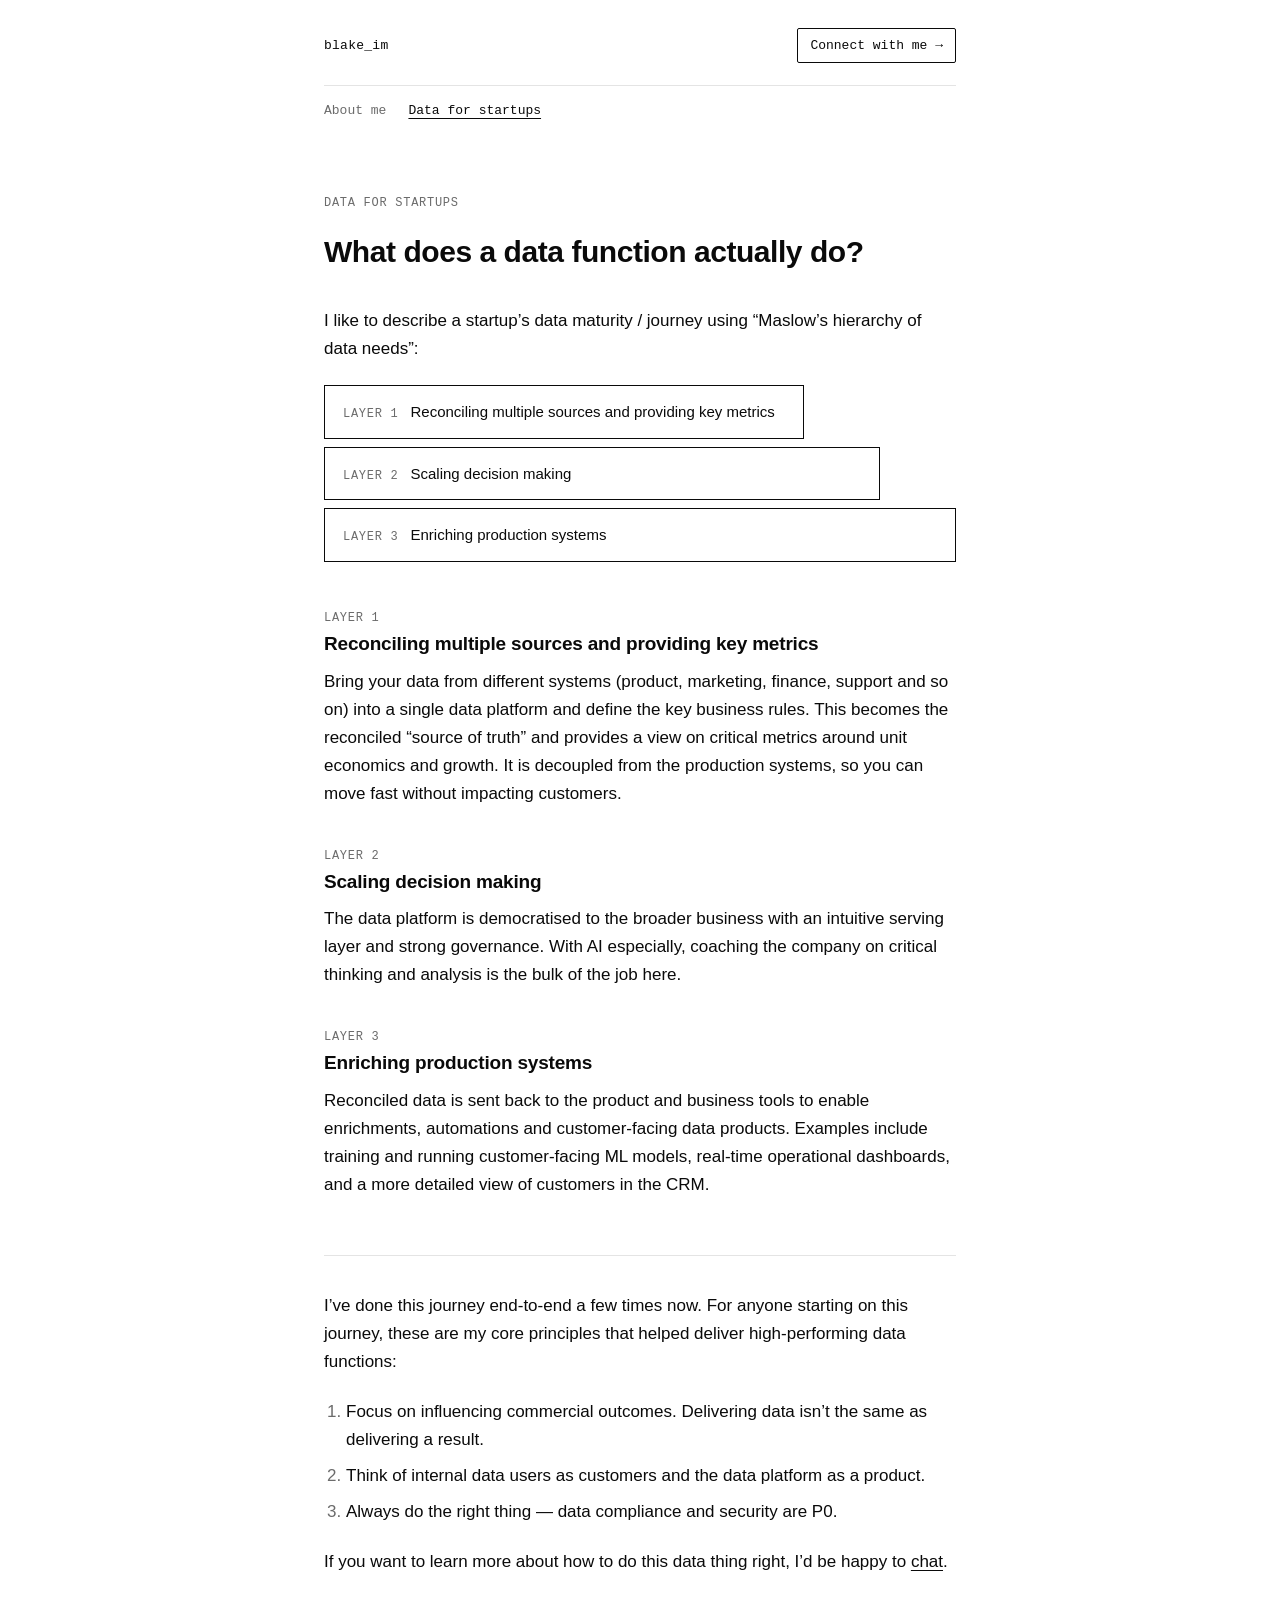
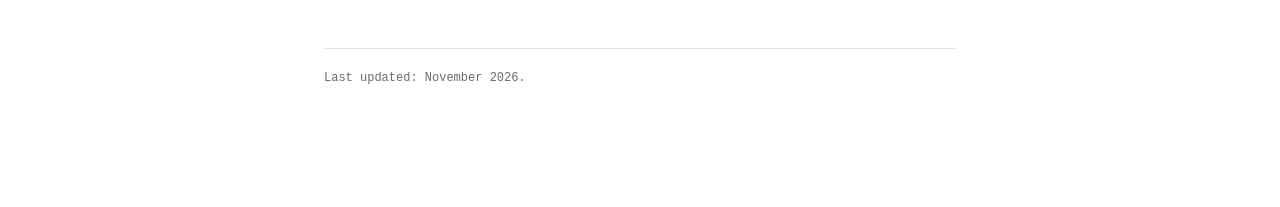
==== startups.html @ 57c79f04 "Add the personal site: two static pages A static personal website with no build step, no dependencie" ====
<!doctype html>
<!--
  Static page, no build step and no scripts.
  The copy lives in <main> below — edit the text, save, refresh.
  Design lives in styles.css, shared with index.html.
-->
<html lang="en">
<head>
<meta charset="utf-8">
<meta name="viewport" content="width=device-width, initial-scale=1">
<title>Data for startups — Blake Im</title>
<meta name="description" content="What a startup data function actually does — the hierarchy of data needs, and the principles behind building one.">
<link rel="icon" href="data:image/svg+xml,<svg xmlns='http://www.w3.org/2000/svg' viewBox='0 0 16 16'><text y='13' font-size='14'>◼</text></svg>">
<link rel="stylesheet" href="styles.css">
</head>
<body>
<div class="page">

  <header>
    <div class="bar">
      <a class="wordmark" href="index.html">blake_im</a>
      <a class="connect" href="https://www.linkedin.com/in/blake-im/" target="_blank" rel="noopener">Connect with me &rarr;</a>
    </div>
    <nav>
      <a href="index.html">About me</a>
      <a href="startups.html" aria-current="page">Data for startups</a>
    </nav>
  </header>

  <main>
    <p class="eyebrow">Data for startups</p>

    <h1>What does a data function actually do?</h1>

    <p>
      I like to describe a startup&rsquo;s data maturity / journey using
      &ldquo;Maslow&rsquo;s hierarchy of data needs&rdquo;:
    </p>

    <figure class="pyramid" role="img"
      aria-label="Three layers, each wider than the last. Layer 1, reconciling multiple sources and providing key metrics. Layer 2, scaling decision making. Layer 3, enriching production systems.">
      <div class="tier tier-1"><span class="tier-n">Layer 1</span> Reconciling multiple sources and providing key metrics</div>
      <div class="tier tier-2"><span class="tier-n">Layer 2</span> Scaling decision making</div>
      <div class="tier tier-3"><span class="tier-n">Layer 3</span> Enriching production systems</div>
    </figure>

    <h2><span class="layer-no">Layer 1</span>Reconciling multiple sources and providing key metrics</h2>
    <p>
      Bring your data from different systems (product, marketing, finance, support
      and so on) into a single data platform and define the key business rules. This
      becomes the reconciled &ldquo;source of truth&rdquo; and provides a view on
      critical metrics around unit economics and growth. It is decoupled from the
      production systems, so you can move fast without impacting customers.
    </p>

    <h2><span class="layer-no">Layer 2</span>Scaling decision making</h2>
    <p>
      The data platform is democratised to the broader business with an intuitive
      serving layer and strong governance. With AI especially, coaching the company
      on critical thinking and analysis is the bulk of the job here.
    </p>

    <h2><span class="layer-no">Layer 3</span>Enriching production systems</h2>
    <p>
      Reconciled data is sent back to the product and business tools to enable
      enrichments, automations and customer-facing data products. Examples include
      training and running customer-facing ML models, real-time operational
      dashboards, and a more detailed view of customers in the CRM.
    </p>

    <hr>

    <p>
      I&rsquo;ve done this journey end-to-end a few times now. For anyone starting on
      this journey, these are my core principles that helped deliver high-performing
      data functions:
    </p>

    <ol>
      <li>Focus on influencing commercial outcomes. Delivering data isn&rsquo;t the same as delivering a result.</li>
      <li>Think of internal data users as customers and the data platform as a product.</li>
      <li>Always do the right thing &mdash; data compliance and security are P0.</li>
    </ol>

    <p>
      If you want to learn more about how to do this data thing right, I&rsquo;d be happy to
      <a href="https://www.linkedin.com/in/blake-im/" target="_blank" rel="noopener">chat</a>.
    </p>

    <footer>Last updated: November 2026.</footer>
  </main>

</div>
</body>
</html>
---- styles.css ----
/*
  Shared by index.html and startups.html.
  Colours are tokens on :root, with the dark-mode set right underneath.
*/

:root {
  --bg: #ffffff;
  --text: #0a0a0a;
  --dim: #6b6b6b;
  --rule: #e4e4e4;
  --sans: -apple-system, BlinkMacSystemFont, "Segoe UI", Inter, Roboto, Helvetica, Arial, sans-serif;
  --mono: ui-monospace, SFMono-Regular, "SF Mono", "Cascadia Mono", Menlo, Consolas, monospace;
}
@media (prefers-color-scheme: dark) {
  :root {
    --bg: #0a0a0a;
    --text: #f4f4f4;
    --dim: #8f8f8f;
    --rule: #242424;
  }
}

* { box-sizing: border-box; }

html { -webkit-text-size-adjust: 100%; }

body {
  margin: 0;
  background: var(--bg);
  color: var(--text);
  font-family: var(--sans);
  font-size: 17px;
  line-height: 1.65;
  -webkit-font-smoothing: antialiased;
}

.page {
  max-width: 680px;
  margin: 0 auto;
  padding: 0 24px 120px;
}

/* ---- header ------------------------------------------------------ */

header { padding: 28px 0 0; }

.bar {
  display: flex;
  align-items: center;
  justify-content: space-between;
  gap: 16px;
}

.wordmark {
  font-family: var(--mono);
  font-size: 13px;
  letter-spacing: 0.02em;
  color: var(--text);
  text-decoration: none;
}

.connect {
  font-family: var(--mono);
  font-size: 13px;
  color: var(--text);
  text-decoration: none;
  border: 1px solid var(--text);
  border-radius: 2px;
  padding: 6px 12px;
  white-space: nowrap;
  transition: background 0.12s ease, color 0.12s ease;
}
.connect:hover,
.connect:focus-visible {
  background: var(--text);
  color: var(--bg);
}

nav {
  display: flex;
  gap: 22px;
  margin-top: 22px;
  padding-top: 14px;
  border-top: 1px solid var(--rule);
}
nav a {
  font-family: var(--mono);
  font-size: 13px;
  color: var(--dim);
  text-decoration: none;
}
nav a:hover { color: var(--text); }
nav a[aria-current="page"] {
  color: var(--text);
  text-decoration: underline;
  text-underline-offset: 4px;
}

/* ---- content ----------------------------------------------------- */

main { padding-top: 72px; }

.eyebrow {
  font-family: var(--mono);
  font-size: 12px;
  letter-spacing: 0.06em;
  text-transform: uppercase;
  color: var(--dim);
  margin: 0 0 18px;
}

h1 {
  font-size: 30px;
  line-height: 1.3;
  font-weight: 600;
  letter-spacing: -0.015em;
  margin: 0 0 36px;
}

h2 {
  font-size: 19px;
  line-height: 1.4;
  font-weight: 600;
  letter-spacing: -0.01em;
  margin: 40px 0 10px;
}

.layer-no {
  display: block;
  font-family: var(--mono);
  font-size: 12px;
  font-weight: 400;
  letter-spacing: 0.06em;
  text-transform: uppercase;
  color: var(--dim);
  margin-bottom: 4px;
}

p { margin: 0 0 22px; }

/* ---- the hierarchy of data needs --------------------------------- */
/* A left-aligned staircase, Layer 1 first: every tier starts at the same
   edge and runs further right as the maturity grows. Rectangles rather
   than trapezoids, so the text stays horizontal and full size on a phone. */

.pyramid {
  margin: 0 0 48px;
  display: flex;
  flex-direction: column;
  align-items: flex-start;
  gap: 8px;
}

.tier {
  display: flex;
  align-items: baseline;
  justify-content: flex-start;
  gap: 12px;
  width: 100%;
  padding: 15px 18px;
  border: 1px solid var(--text);
  font-size: 15px;
  line-height: 1.4;
  text-align: left;
}
.tier-1 { width: 76%; }
.tier-2 { width: 88%; }
.tier-3 { width: 100%; }

.tier-n {
  font-family: var(--mono);
  font-size: 12px;
  letter-spacing: 0.06em;
  text-transform: uppercase;
  color: var(--dim);
  white-space: nowrap;
}

ul, ol {
  margin: 0 0 22px;
  padding-left: 22px;
}
li { margin: 0 0 8px; }
li::marker { color: var(--dim); }

a {
  color: inherit;
  text-decoration: underline;
  text-underline-offset: 3px;
  text-decoration-thickness: 1px;
}
a:hover { text-decoration-thickness: 2px; }

hr {
  border: 0;
  border-top: 1px solid var(--rule);
  margin: 56px 0 36px;
}

footer {
  margin-top: 72px;
  padding-top: 20px;
  border-top: 1px solid var(--rule);
  font-family: var(--mono);
  font-size: 12px;
  color: var(--dim);
}

@media (max-width: 520px) {
  body { font-size: 16px; }
  main { padding-top: 48px; }
  h1 { font-size: 25px; }
  nav { gap: 16px; }
  /* stacking the label over the title, still flush to the left edge */
  .tier { flex-direction: column; align-items: flex-start; gap: 4px; padding: 12px 14px; }
  .tier-1 { width: 86%; }
  .tier-2 { width: 93%; }
}
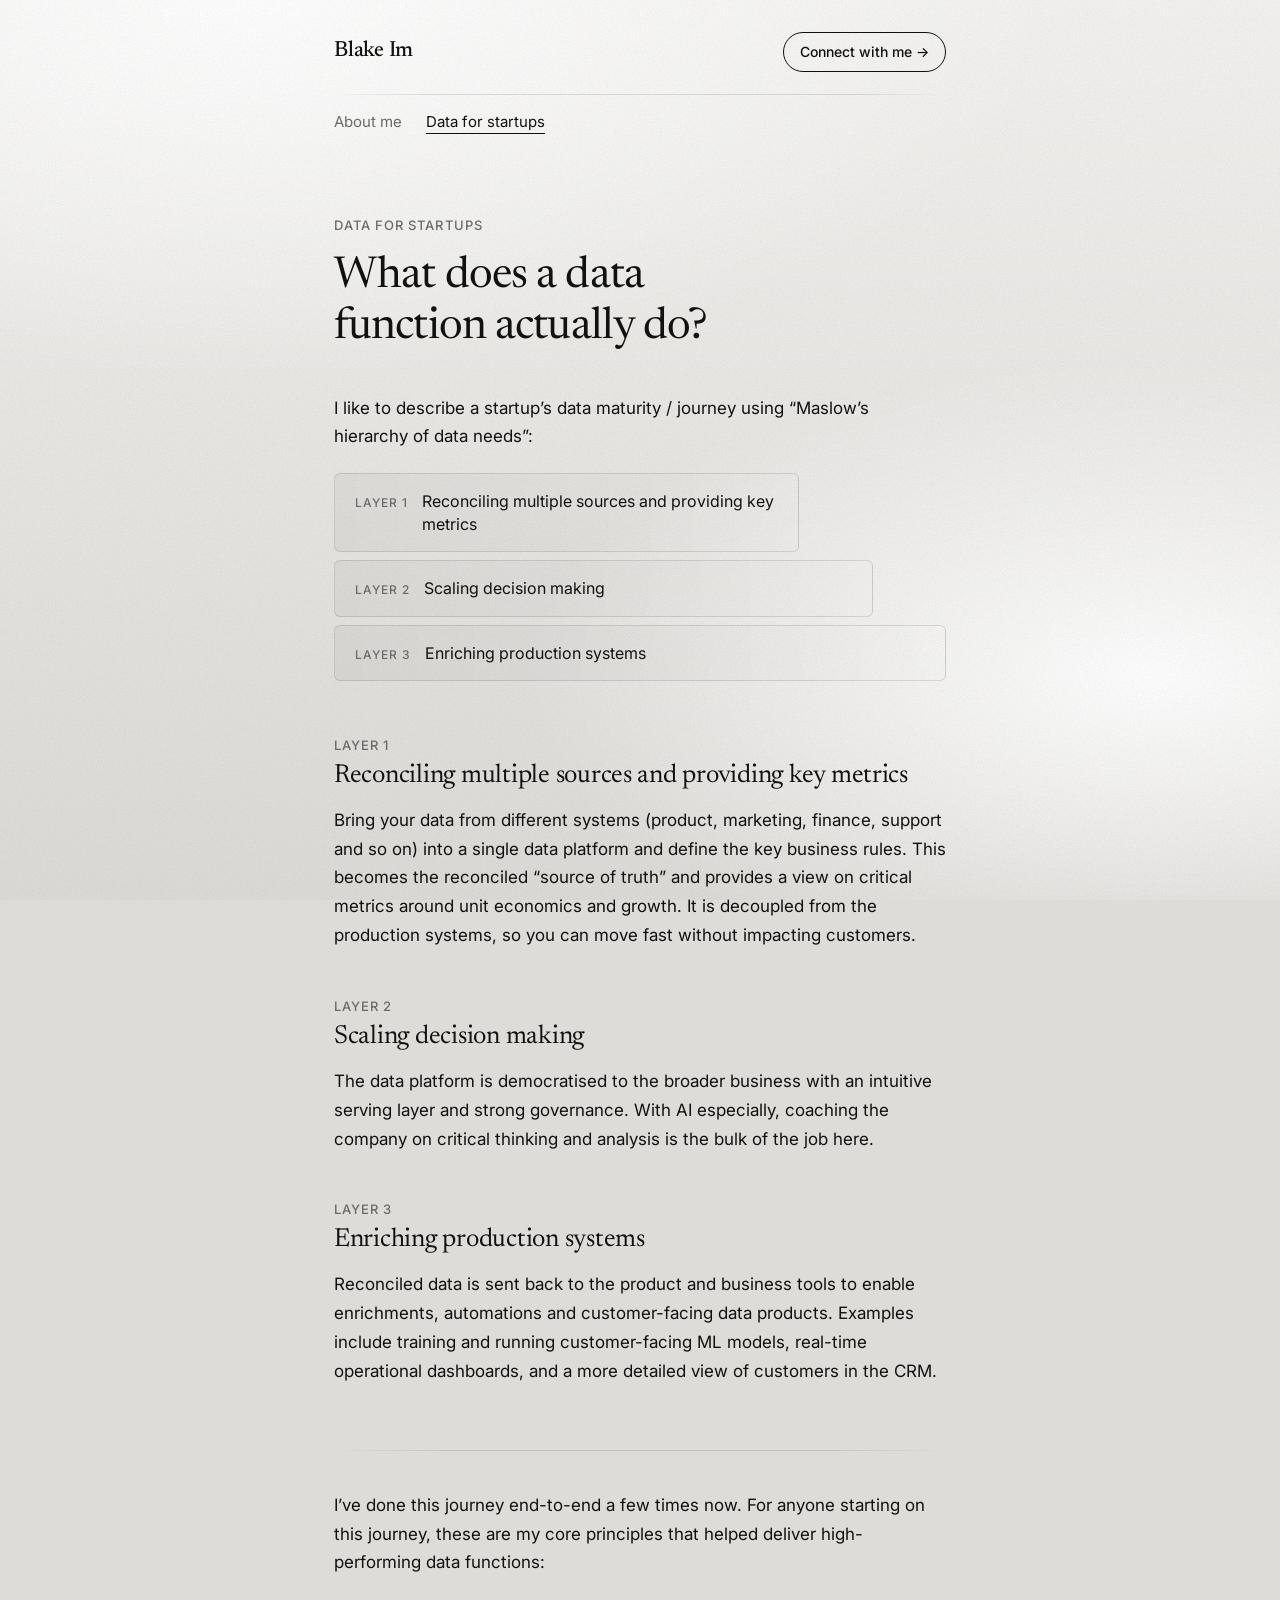
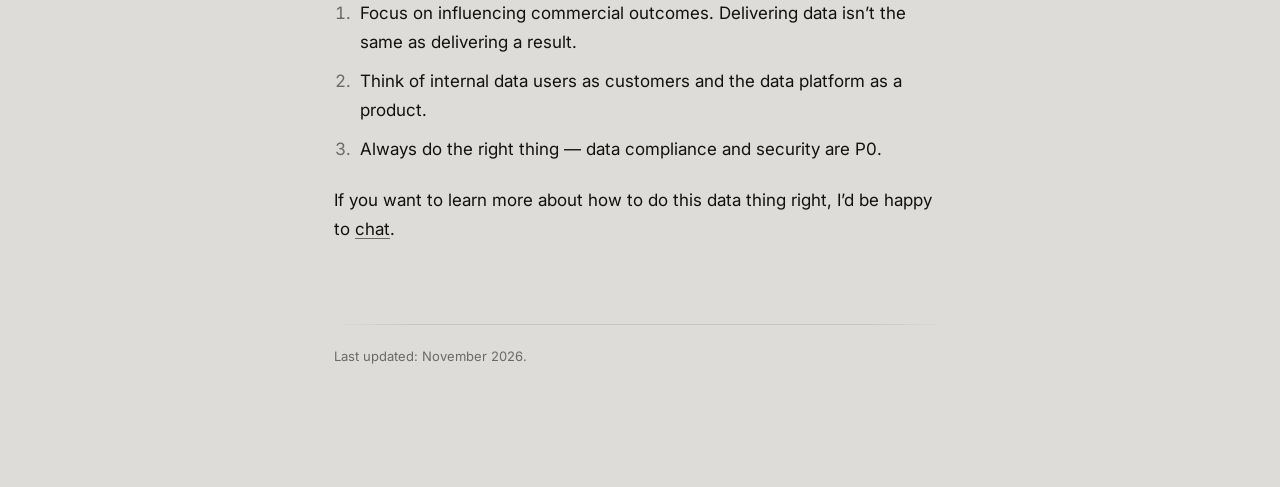
==== commit 238cd7b8: "Restyle: serif headings, Inter body, grainy gradient background Replace the monospace UI font with N" ====
--- a/startups.html
+++ b/startups.html
@@ -11,6 +11,9 @@
 <title>Data for startups — Blake Im</title>
 <meta name="description" content="What a startup data function actually does — the hierarchy of data needs, and the principles behind building one.">
 <link rel="icon" href="data:image/svg+xml,<svg xmlns='http://www.w3.org/2000/svg' viewBox='0 0 16 16'><text y='13' font-size='14'>◼</text></svg>">
+<link rel="preconnect" href="https://fonts.googleapis.com">
+<link rel="preconnect" href="https://fonts.gstatic.com" crossorigin>
+<link rel="stylesheet" href="https://fonts.googleapis.com/css2?family=Inter:wght@400;500;600&family=Newsreader:ital,opsz,wght@0,6..72,400;0,6..72,500;1,6..72,400&display=swap">
 <link rel="stylesheet" href="styles.css">
 </head>
 <body>
@@ -18,7 +21,7 @@
 
   <header>
     <div class="bar">
-      <a class="wordmark" href="index.html">blake_im</a>
+      <a class="wordmark" href="index.html">Blake Im</a>
       <a class="connect" href="https://www.linkedin.com/in/blake-im/" target="_blank" rel="noopener">Connect with me &rarr;</a>
     </div>
     <nav>
--- a/styles.css
+++ b/styles.css
@@ -1,48 +1,86 @@
 /*
   Shared by index.html and startups.html.
   Colours are tokens on :root, with the dark-mode set right underneath.
+  Black and white only: the texture comes from soft radial fades on <body>
+  and a fixed film-grain layer (an inline SVG noise) on body::before.
 */
 
 :root {
-  --bg: #ffffff;
-  --text: #0a0a0a;
-  --dim: #6b6b6b;
-  --rule: #e4e4e4;
-  --sans: -apple-system, BlinkMacSystemFont, "Segoe UI", Inter, Roboto, Helvetica, Arial, sans-serif;
-  --mono: ui-monospace, SFMono-Regular, "SF Mono", "Cascadia Mono", Menlo, Consolas, monospace;
+  --bg: #f4f3f1;
+  --bg-deep: #dedcd8;
+  --glow: #ffffff;
+  --text: #111111;
+  --dim: #6a6a6a;
+  --rule: rgba(17, 17, 17, 0.12);
+  --tint: rgba(17, 17, 17, 0.045);
+  --grain-opacity: 0.16;
+  --grain-blend: multiply;
+
+  --serif: "Newsreader", "Iowan Old Style", Georgia, "Times New Roman", serif;
+  --sans: "Inter", -apple-system, BlinkMacSystemFont, "Segoe UI", Roboto, Helvetica, Arial, sans-serif;
 }
 @media (prefers-color-scheme: dark) {
   :root {
-    --bg: #0a0a0a;
-    --text: #f4f4f4;
-    --dim: #8f8f8f;
-    --rule: #242424;
+    --bg: #0c0c0c;
+    --bg-deep: #000000;
+    --glow: #262626;
+    --text: #ededed;
+    --dim: #8c8c8c;
+    --rule: rgba(237, 237, 237, 0.13);
+    --tint: rgba(237, 237, 237, 0.05);
+    --grain-opacity: 0.11;
+    --grain-blend: screen;
   }
 }
 
 * { box-sizing: border-box; }
 
-html { -webkit-text-size-adjust: 100%; }
+html {
+  -webkit-text-size-adjust: 100%;
+  background: var(--bg-deep);
+}
 
 body {
+  position: relative;
   margin: 0;
-  background: var(--bg);
+  min-height: 100vh;
   color: var(--text);
   font-family: var(--sans);
   font-size: 17px;
-  line-height: 1.65;
+  line-height: 1.7;
   -webkit-font-smoothing: antialiased;
+  /* a light source top-left, a second softer one lower right, fading to the edges */
+  background:
+    radial-gradient(ellipse 90% 60% at 20% 0%, var(--glow) 0%, transparent 70%),
+    radial-gradient(ellipse 70% 50% at 90% 75%, var(--glow) 0%, transparent 70%),
+    linear-gradient(180deg, var(--bg) 0%, var(--bg-deep) 100%);
+  background-attachment: fixed;
+}
+
+/* film grain */
+body::before {
+  content: "";
+  position: fixed;
+  inset: 0;
+  z-index: 0;
+  pointer-events: none;
+  opacity: var(--grain-opacity);
+  mix-blend-mode: var(--grain-blend);
+  background-image: url("data:image/svg+xml,%3Csvg xmlns='http://www.w3.org/2000/svg' width='220' height='220'%3E%3Cfilter id='n'%3E%3CfeTurbulence type='fractalNoise' baseFrequency='0.85' numOctaves='3' stitchTiles='stitch'/%3E%3CfeColorMatrix values='0 0 0 0 0.5  0 0 0 0 0.5  0 0 0 0 0.5  0 0 0 1.6 -0.3'/%3E%3C/filter%3E%3Crect width='100%25' height='100%25' filter='url(%23n)'/%3E%3C/svg%3E");
+  background-size: 220px 220px;
 }
 
 .page {
-  max-width: 680px;
+  position: relative;
+  z-index: 1;
+  max-width: 660px;
   margin: 0 auto;
   padding: 0 24px 120px;
 }
 
 /* ---- header ------------------------------------------------------ */
 
-header { padding: 28px 0 0; }
+header { padding: 32px 0 0; }
 
 .bar {
   display: flex;
@@ -52,23 +90,24 @@
 }
 
 .wordmark {
-  font-family: var(--mono);
-  font-size: 13px;
-  letter-spacing: 0.02em;
+  font-family: var(--serif);
+  font-size: 22px;
+  font-weight: 500;
+  letter-spacing: -0.01em;
   color: var(--text);
   text-decoration: none;
 }
 
 .connect {
-  font-family: var(--mono);
-  font-size: 13px;
+  font-size: 14px;
+  font-weight: 500;
   color: var(--text);
   text-decoration: none;
   border: 1px solid var(--text);
-  border-radius: 2px;
-  padding: 6px 12px;
+  border-radius: 999px;
+  padding: 7px 16px;
   white-space: nowrap;
-  transition: background 0.12s ease, color 0.12s ease;
+  transition: background 0.15s ease, color 0.15s ease;
 }
 .connect:hover,
 .connect:focus-visible {
@@ -78,73 +117,80 @@
 
 nav {
   display: flex;
-  gap: 22px;
+  gap: 24px;
   margin-top: 22px;
   padding-top: 14px;
-  border-top: 1px solid var(--rule);
+  /* a rule that fades out at both ends */
+  border-top: 1px solid transparent;
+  border-image: linear-gradient(90deg, transparent, var(--rule) 15%, var(--rule) 85%, transparent) 1;
 }
 nav a {
-  font-family: var(--mono);
-  font-size: 13px;
+  font-size: 15px;
   color: var(--dim);
   text-decoration: none;
+  transition: color 0.15s ease;
 }
 nav a:hover { color: var(--text); }
 nav a[aria-current="page"] {
   color: var(--text);
   text-decoration: underline;
-  text-underline-offset: 4px;
+  text-decoration-thickness: 1px;
+  text-underline-offset: 6px;
 }
 
 /* ---- content ----------------------------------------------------- */
 
-main { padding-top: 72px; }
+main { padding-top: 80px; }
 
 .eyebrow {
-  font-family: var(--mono);
-  font-size: 12px;
-  letter-spacing: 0.06em;
+  font-size: 13px;
+  font-weight: 500;
+  letter-spacing: 0.08em;
   text-transform: uppercase;
   color: var(--dim);
-  margin: 0 0 18px;
+  margin: 0 0 16px;
+}
+
+h1, h2 {
+  font-family: var(--serif);
+  font-weight: 400;
+  text-wrap: balance;
 }
 
 h1 {
-  font-size: 30px;
+  font-size: 44px;
+  line-height: 1.15;
+  letter-spacing: -0.02em;
+  margin: 0 0 40px;
+}
+
+h2 {
+  font-size: 26px;
   line-height: 1.3;
-  font-weight: 600;
-  letter-spacing: -0.015em;
-  margin: 0 0 36px;
-}
-
-h2 {
-  font-size: 19px;
-  line-height: 1.4;
-  font-weight: 600;
   letter-spacing: -0.01em;
-  margin: 40px 0 10px;
+  margin: 48px 0 12px;
 }
 
 .layer-no {
   display: block;
-  font-family: var(--mono);
-  font-size: 12px;
-  font-weight: 400;
-  letter-spacing: 0.06em;
+  font-family: var(--sans);
+  font-size: 13px;
+  font-weight: 500;
+  letter-spacing: 0.08em;
   text-transform: uppercase;
   color: var(--dim);
-  margin-bottom: 4px;
+  margin-bottom: 6px;
 }
 
 p { margin: 0 0 22px; }
 
 /* ---- the hierarchy of data needs --------------------------------- */
 /* A left-aligned staircase, Layer 1 first: every tier starts at the same
-   edge and runs further right as the maturity grows. Rectangles rather
-   than trapezoids, so the text stays horizontal and full size on a phone. */
+   edge and runs further right as the maturity grows. All tiers share the
+   same border and fade, so only the width changes. */
 
 .pyramid {
-  margin: 0 0 48px;
+  margin: 0 0 56px;
   display: flex;
   flex-direction: column;
   align-items: flex-start;
@@ -155,22 +201,24 @@
   display: flex;
   align-items: baseline;
   justify-content: flex-start;
-  gap: 12px;
+  gap: 14px;
   width: 100%;
-  padding: 15px 18px;
-  border: 1px solid var(--text);
-  font-size: 15px;
+  padding: 16px 20px;
+  border: 1px solid var(--rule);
+  border-radius: 6px;
+  font-size: 16px;
   line-height: 1.4;
   text-align: left;
+  background: linear-gradient(90deg, var(--tint), transparent);
 }
 .tier-1 { width: 76%; }
 .tier-2 { width: 88%; }
 .tier-3 { width: 100%; }
 
 .tier-n {
-  font-family: var(--mono);
   font-size: 12px;
-  letter-spacing: 0.06em;
+  font-weight: 500;
+  letter-spacing: 0.08em;
   text-transform: uppercase;
   color: var(--dim);
   white-space: nowrap;
@@ -180,39 +228,43 @@
   margin: 0 0 22px;
   padding-left: 22px;
 }
-li { margin: 0 0 8px; }
+li { margin: 0 0 10px; padding-left: 4px; }
 li::marker { color: var(--dim); }
 
 a {
   color: inherit;
   text-decoration: underline;
+  text-decoration-color: var(--dim);
   text-underline-offset: 3px;
   text-decoration-thickness: 1px;
-}
-a:hover { text-decoration-thickness: 2px; }
+  transition: text-decoration-color 0.15s ease;
+}
+a:hover { text-decoration-color: var(--text); }
 
 hr {
   border: 0;
-  border-top: 1px solid var(--rule);
-  margin: 56px 0 36px;
+  height: 1px;
+  background: linear-gradient(90deg, transparent, var(--rule) 20%, var(--rule) 80%, transparent);
+  margin: 64px 0 40px;
 }
 
 footer {
-  margin-top: 72px;
+  margin-top: 80px;
   padding-top: 20px;
-  border-top: 1px solid var(--rule);
-  font-family: var(--mono);
-  font-size: 12px;
+  border-top: 1px solid transparent;
+  border-image: linear-gradient(90deg, transparent, var(--rule) 15%, var(--rule) 85%, transparent) 1;
+  font-size: 13px;
   color: var(--dim);
 }
 
 @media (max-width: 520px) {
   body { font-size: 16px; }
-  main { padding-top: 48px; }
-  h1 { font-size: 25px; }
-  nav { gap: 16px; }
+  main { padding-top: 56px; }
+  h1 { font-size: 34px; }
+  h2 { font-size: 23px; }
+  nav { gap: 18px; }
   /* stacking the label over the title, still flush to the left edge */
-  .tier { flex-direction: column; align-items: flex-start; gap: 4px; padding: 12px 14px; }
+  .tier { flex-direction: column; align-items: flex-start; gap: 4px; padding: 13px 15px; }
   .tier-1 { width: 86%; }
   .tier-2 { width: 93%; }
 }
